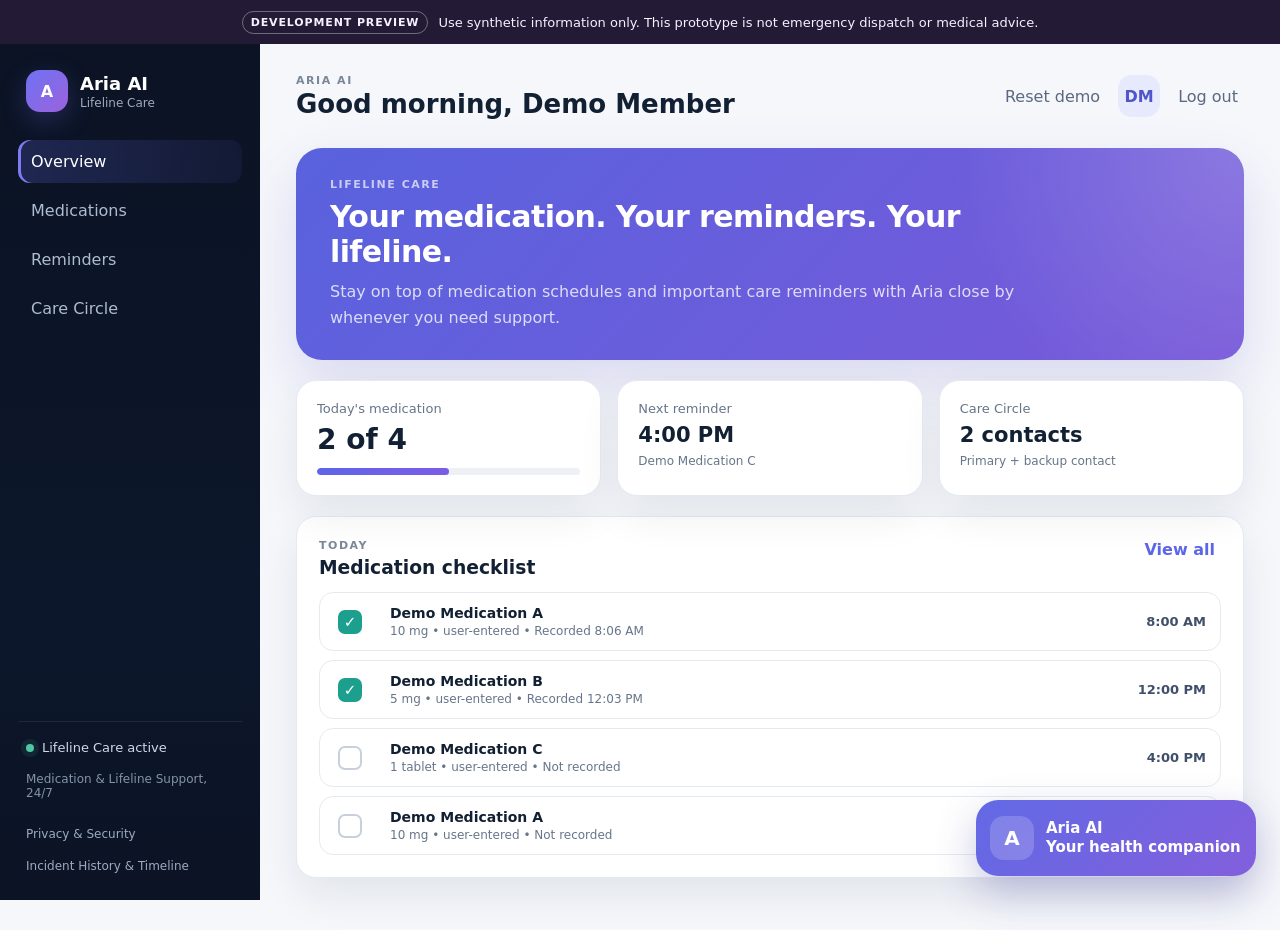
==== index.html @ fb4b6052 "Load secure logout in member portal" ====
<!doctype html>
<html lang="en">
<head>
  <meta charset="utf-8" />
  <meta name="viewport" content="width=device-width, initial-scale=1" />
  <meta name="theme-color" content="#0b1324" />
  <meta name="description" content="Aria AI — Lifeline Care demo for medication reminders and safety support." />
  <title>Aria AI — Lifeline Care</title>
  <link rel="stylesheet" href="styles.css" />
  <link rel="stylesheet" href="polish.css" />
</head>
<body>
  <div class="demo-banner" role="status">
    <strong>DEVELOPMENT PREVIEW</strong>
    <span>Use synthetic information only. This prototype is not emergency dispatch or medical advice.</span>
  </div>

  <div class="app-shell">
    <aside class="sidebar" aria-label="Primary navigation">
      <div class="brand">
        <div class="brand-mark" aria-hidden="true">A</div>
        <div>
          <div class="brand-name">Aria AI</div>
          <div class="brand-subtitle">Lifeline Care</div>
        </div>
      </div>

      <nav class="nav-list">
        <button class="nav-item active" data-page="dashboard">Overview</button>
        <button class="nav-item" data-page="medications">Medications</button>
        <button class="nav-item" data-page="reminders">Reminders</button>
        <button class="nav-item" data-page="carecircle">Care Circle</button>
      </nav>

      <div class="sidebar-footer">
        <div class="status-dot-line"><span class="dot green"></span> Lifeline Care active</div>
        <div class="small muted">Medication & Lifeline Support, 24/7</div>
        <div class="footer-links" aria-label="Trust and account history">
          <button class="footer-link" data-page="privacy">Privacy & Security</button>
          <button class="footer-link" data-page="incidents">Incident History & Timeline</button>
        </div>
      </div>
    </aside>

    <main class="main">
      <header class="topbar">
        <button class="mobile-menu" id="mobileMenu" aria-label="Open navigation">☰</button>
        <div>
          <div class="eyebrow">ARIA AI</div>
          <h1 id="pageTitle">Welcome</h1>
        </div>
        <div class="topbar-actions">
          <button class="ghost-btn" id="demoReset">Reset demo</button>
          <div class="avatar" aria-label="Demo user">DM</div>
        </div>
      </header>

      <section class="page active" id="dashboard-page">
        <div class="hero-card">
          <div>
            <div class="eyebrow light">LIFELINE CARE</div>
            <h2>Your medication. Your reminders. Your lifeline.</h2>
            <p>Stay on top of medication schedules and important care reminders with Aria close by whenever you need support.</p>
          </div>
        </div>

        <div class="metric-grid">
          <article class="metric-card">
            <div class="metric-label">Today's medication</div>
            <div class="metric-value" id="todayProgress">2 of 4</div>
            <div class="progress"><span id="todayProgressBar" style="width:50%"></span></div>
          </article>
          <article class="metric-card">
            <div class="metric-label">Next reminder</div>
            <div class="metric-value small-value" id="nextReminderTime">—</div>
            <div class="metric-foot" id="nextReminderMedication">Loading schedule…</div>
          </article>
          <article class="metric-card">
            <div class="metric-label">Care Circle</div>
            <div class="metric-value small-value" id="careCircleCount">0 contacts</div>
            <div class="metric-foot" id="careCircleSummary">Trusted support</div>
          </article>
        </div>

        <article class="panel">
          <div class="panel-head">
            <div><div class="eyebrow">TODAY</div><h3>Medication checklist</h3></div>
            <button class="text-btn" data-page="medications">View all</button>
          </div>
          <div id="dashboardMedicationList" class="dose-list"></div>
        </article>
      </section>

      <section class="page" id="medications-page">
        <div class="section-heading">
          <div><div class="eyebrow">YOUR SCHEDULE</div><h2>Medications</h2><p>You control every medication entry and confirm each scheduled dose yourself.</p></div>
          <button class="primary" id="addMedicationBtn">Add medication</button>
        </div>
        <div class="notice info"><strong>Important:</strong> Aria records what you enter and what you check off. An unchecked dose is shown as “Not recorded.”</div>
        <div id="medicationCards" class="medication-grid"></div>
      </section>

      <section class="page" id="reminders-page">
        <div class="section-heading"><div><div class="eyebrow">YOUR DAY</div><h2>Reminders</h2><p>Medication and care-related reminders in one simple timeline.</p></div></div>
        <div class="panel"><div class="timeline" id="reminderTimeline"></div></div>
      </section>

      <section class="page" id="carecircle-page">
        <div class="section-heading"><div><div class="eyebrow">TRUSTED SUPPORT</div><h2>Care Circle</h2><p>Choose who Aria may help you reach during a serious safety concern.</p></div></div>

        <div class="notice info">
          <strong>Before adding someone:</strong> only list a person who has agreed to be your emergency contact and understands that Aria may send them an automated Lifeline alert during a serious distress event. The alert is designed to be calm and limited to what they need to help.
        </div>

        <article class="panel permissions-panel">
          <h3>Emergency contact consent</h3>
          <label><input id="careContactConsent" type="checkbox" /> I confirm my emergency contact has agreed to be contacted by Aria and has been informed about Lifeline alerts.</label>
          <p class="small muted">Production setup will require this confirmation before an emergency contact can be activated. The current contacts below are synthetic demo records.</p>
        </article>

        <div class="contact-grid">
          <article class="contact-card"><div class="contact-avatar">P</div><div><strong>Primary Contact</strong><span>Demo contact • Priority 1</span></div><div class="pill success">Enabled</div></article>
          <article class="contact-card"><div class="contact-avatar">B</div><div><strong>Backup Contact</strong><span>Demo contact • Priority 2</span></div><div class="pill success">Enabled</div></article>
        </div>

        <article class="panel permissions-panel">
          <h3>Lifeline location support</h3>
          <p>If you choose to allow location access, Aria may make your current location available to your approved emergency contact during a qualifying Lifeline event. Aria does not need routine 24/7 location tracking for this feature.</p>
          <div style="display:flex;gap:8px;flex-wrap:wrap;margin:12px 0">
            <button class="primary" type="button" data-location-mode="once">Allow once</button>
            <button class="ghost-btn" type="button" data-location-mode="app">Allow while using Aria</button>
            <button class="ghost-btn" type="button" data-location-mode="never">Never</button>
          </div>
          <div class="notice info"><strong>Current preference:</strong> <span id="locationPreferenceStatus">Location sharing off</span></div>
          <p class="small muted">Your browser or device controls the actual permission prompt. No location is transmitted to another person in this prototype.</p>
        </article>

        <article class="panel permissions-panel">
          <h3>Emergency sharing preferences</h3>
          <label><input type="checkbox" checked /> Notify that I may need assistance</label>
          <label><input type="checkbox" checked /> Share my permitted Lifeline-event location when enabled</label>
          <label><input type="checkbox" /> Share medication list</label>
          <label><input type="checkbox" /> Share Lifeline conversation</label>
          <p class="small muted">Medication lists and Lifeline conversations are not included in the standard emergency-contact alert.</p>
        </article>

        <article class="panel">
          <div class="eyebrow">LIFELINE RESPONSE FLOW</div>
          <h3>How the 2-minute contact window works</h3>
          <p>When the active Aria conversation reaches the configured serious distress threshold, the member is given two minutes to press <strong>Call Emergency Contact</strong>. If the member does not press it before the timer expires, the prototype prepares an alert for the approved emergency contact and includes location only when permission was previously granted.</p>
          <p>The emergency contact is then presented with calmer choices first: <strong>Send Check-In</strong>, <strong>View Location</strong>, and <strong>Call Member</strong>. No real message, call, or location sharing occurs in this prototype.</p>
        </article>
      </section>

      <section class="page" id="incidents-page">
        <div class="section-heading"><div><div class="eyebrow">ACCOUNT HISTORY</div><h2>Incident History & Timeline</h2><p>Safety events are preserved with timestamps in the production design.</p></div></div>
        <article class="panel"><div class="empty-state" id="incidentEmpty"><div class="empty-icon">✓</div><h3>No demo incidents</h3><p>Any synthetic Lifeline escalation created in this demo will appear here.</p></div><div id="incidentList"></div></article>
      </section>

      <section class="page" id="privacy-page">
        <div class="section-heading"><div><div class="eyebrow">TRUST CENTER</div><h2>Privacy & Security</h2><p>Aria is being designed around strong healthcare privacy, access-control, encryption, and auditing principles.</p></div></div>
        <div class="security-grid">
          <article class="security-card"><div class="security-icon">🔐</div><h3>Encryption</h3><p>Production data is intended to be protected in transit and at rest.</p></article>
          <article class="security-card"><div class="security-icon">👤</div><h3>Access control</h3><p>Staff access is separated by role and limited to what each role needs.</p></article>
          <article class="security-card"><div class="security-icon">🧾</div><h3>Audit history</h3><p>Protected-data access and disclosures are intended to be attributable and reviewable.</p></article>
          <article class="security-card"><div class="security-icon">🤝</div><h3>Care Circle privacy</h3><p>Your trusted contacts do not automatically receive your full conversation history.</p></article>
        </div>
      </section>
    </main>
  </div>

  <button class="aria-chat-launcher" id="ariaChatLauncher" aria-label="Open Aria AI, your health companion">A</button>
  <section class="aria-bubble-panel" id="ariaBubblePanel" aria-label="Aria chat" hidden>
    <div class="aria-bubble-head">
      <div class="aria-bubble-avatar">A</div>
      <div class="aria-bubble-title"><strong>Aria</strong><span>Your health companion</span></div>
      <button class="aria-chat-close" id="ariaChatClose" aria-label="Close chat">×</button>
    </div>
    <div class="aria-bubble-log" id="ariaBubbleLog" aria-live="polite"></div>
    <div class="aria-bubble-input">
      <input id="ariaBubbleInput" autocomplete="off" placeholder="Message Aria..." aria-label="Message Aria" />
      <button id="ariaBubbleSend">Send</button>
    </div>
    <div class="aria-bubble-note">Aria can support you, but it does not replace emergency services or a medical professional.</div>
  </section>

  <div class="modal-backdrop hidden" id="modalBackdrop">
    <div class="modal" role="dialog" aria-modal="true" aria-labelledby="modalTitle">
      <button class="modal-close" id="modalClose" aria-label="Close">×</button>
      <div id="modalBody"></div>
    </div>
  </div>

  <script src="portal-logout.js"></script>
  <script src="app.js"></script>
  <script src="lifeline-flow.js"></script>
</body>
</html>
---- styles.css ----
:root {
  --bg: #f5f7fb;
  --surface: #ffffff;
  --surface-2: #f8fafc;
  --text: #122033;
  --muted: #66758a;
  --line: #e5eaf1;
  --nav: #0b1324;
  --nav-2: #111c33;
  --accent: #5d65e8;
  --accent-2: #7c5ce7;
  --teal: #1d9f8d;
  --danger: #c63f4f;
  --danger-bg: #fff0f2;
  --warning: #b06a0c;
  --shadow: 0 18px 40px rgba(17, 31, 56, .08);
  --radius: 20px;
}
* { box-sizing: border-box; }
html { scroll-behavior: smooth; }
body { margin: 0; font-family: Inter, ui-sans-serif, system-ui, -apple-system, BlinkMacSystemFont, "Segoe UI", sans-serif; color: var(--text); background: var(--bg); }
button, input { font: inherit; }
button { cursor: pointer; }
.demo-banner { min-height: 44px; display:flex; align-items:center; justify-content:center; gap:10px; padding:8px 18px; background:#231b36; color:#f5f1ff; font-size:13px; text-align:center; position:sticky; top:0; z-index:100; }
.demo-banner strong { letter-spacing:.08em; font-size:11px; border:1px solid rgba(255,255,255,.35); border-radius:999px; padding:4px 8px; }
.app-shell { min-height: calc(100vh - 44px); display:grid; grid-template-columns:260px 1fr; }
.sidebar { background:linear-gradient(180deg,var(--nav),#0d172b 70%,#0b1324); color:#dbe3f4; padding:26px 18px 20px; display:flex; flex-direction:column; min-height:calc(100vh - 44px); position:sticky; top:44px; height:calc(100vh - 44px); }
.brand { display:flex; align-items:center; gap:12px; padding:0 8px 28px; }
.brand-mark, .aria-orb { width:42px; height:42px; border-radius:14px; display:grid; place-items:center; color:#fff; font-weight:800; background:linear-gradient(135deg,#6f72f3,#9b62dd); box-shadow:0 8px 26px rgba(112,107,236,.25); }
.brand-name { font-size:18px; font-weight:760; color:white; }
.brand-subtitle { font-size:12px; color:#9eabc0; margin-top:2px; }
.nav-list { display:flex; flex-direction:column; gap:6px; }
.nav-item { appearance:none; border:0; background:transparent; color:#aebbd0; text-align:left; padding:12px 13px; border-radius:12px; transition:.18s ease; }
.nav-item:hover { background:rgba(255,255,255,.055); color:#fff; }
.nav-item.active { color:#fff; background:linear-gradient(90deg,rgba(104,109,240,.22),rgba(105,98,224,.08)); box-shadow:inset 3px 0 #7f7cf3; }
.sidebar-footer { margin-top:auto; border-top:1px solid rgba(255,255,255,.08); padding:18px 8px 0; }
.status-dot-line { display:flex; align-items:center; gap:8px; font-size:13px; color:#cfd8e7; }
.dot { width:8px; height:8px; border-radius:50%; display:inline-block; }
.dot.green { background:#4fc7a3; box-shadow:0 0 0 5px rgba(79,199,163,.09); }
.small { font-size:12px; }
.muted { color:#8493a9; margin-top:7px; }
.main { padding:0 36px 52px; min-width:0; }
.topbar { height:104px; display:flex; align-items:center; justify-content:space-between; gap:18px; }
.topbar h1 { font-size:26px; margin:2px 0 0; }
.eyebrow { font-size:11px; letter-spacing:.14em; font-weight:800; color:#7a8797; }
.eyebrow.light { color:rgba(255,255,255,.68); }
.topbar-actions { display:flex; align-items:center; gap:12px; }
.avatar { width:42px; height:42px; border-radius:14px; display:grid; place-items:center; background:#e7e9fd; color:#4f56c9; font-weight:800; }
.mobile-menu { display:none; border:0; background:#fff; border-radius:12px; padding:10px 12px; }
.ghost-btn,.text-btn { border:0; background:transparent; color:#5b6880; }
.text-btn { color:var(--accent); font-weight:650; }
.page { display:none; animation:fade .18s ease; }
.page.active { display:block; }
@keyframes fade { from { opacity:0; transform:translateY(4px);} to {opacity:1; transform:none;} }
.hero-card { background:radial-gradient(circle at top right, rgba(255,255,255,.18), transparent 30%), linear-gradient(135deg,#5962de,#7859d9); color:#fff; border-radius:26px; padding:30px 34px; display:flex; align-items:center; justify-content:space-between; gap:24px; box-shadow:0 24px 55px rgba(86,81,191,.18); }
.hero-card h2 { font-size:30px; max-width:720px; margin:8px 0 10px; letter-spacing:-.02em; }
.hero-card p { max-width:700px; margin:0; color:rgba(255,255,255,.78); line-height:1.6; }
.primary,.outline,.danger,.light-primary { border:0; border-radius:12px; padding:11px 16px; font-weight:720; transition:.16s ease; }
.primary { background:var(--accent); color:#fff; box-shadow:0 7px 16px rgba(93,101,232,.16); }
.primary:hover { transform:translateY(-1px); }
.light-primary { background:#fff; color:#4c52c7; white-space:nowrap; }
.outline { background:#fff; color:#48556b; border:1px solid var(--line); }
.danger { background:var(--danger); color:#fff; }
.full { width:100%; }
.metric-grid { display:grid; grid-template-columns:repeat(3,1fr); gap:16px; margin:20px 0; }
.metric-card,.panel,.chat-card,.safety-card,.contact-card,.security-card,.med-card { background:var(--surface); border:1px solid var(--line); border-radius:var(--radius); box-shadow:var(--shadow); }
.metric-card { padding:20px; }
.metric-label { color:var(--muted); font-size:13px; }
.metric-value { font-size:28px; font-weight:800; margin:7px 0; }
.small-value { font-size:21px; }
.metric-foot { color:var(--muted); font-size:12px; }
.progress { height:7px; background:#eef0f6; border-radius:99px; overflow:hidden; margin-top:12px; }
.progress span { display:block; height:100%; background:linear-gradient(90deg,var(--accent),var(--accent-2)); border-radius:99px; }
.two-col { display:grid; grid-template-columns:minmax(0,1.45fr) minmax(300px,.75fr); gap:20px; }
.panel { padding:22px; }
.panel-head,.section-heading { display:flex; justify-content:space-between; align-items:flex-start; gap:22px; }
.panel-head h3,.section-heading h2 { margin:5px 0 0; }
.section-heading { margin:8px 0 20px; align-items:end; }
.section-heading h2 { font-size:28px; }
.section-heading p { margin:8px 0 0; color:var(--muted); max-width:760px; line-height:1.55; }
.dose-list { margin-top:14px; display:flex; flex-direction:column; gap:9px; }
.dose-row { display:grid; grid-template-columns:44px 1fr auto; align-items:center; gap:12px; border:1px solid var(--line); border-radius:14px; padding:12px 14px; background:#fff; }
.dose-check { appearance:none; width:24px; height:24px; border:2px solid #c8d0de; border-radius:7px; display:grid; place-items:center; }
.dose-check:checked { background:var(--teal); border-color:var(--teal); }
.dose-check:checked::after { content:'✓'; color:white; font-size:15px; font-weight:800; }
.dose-row strong { display:block; font-size:14px; }
.dose-row span { color:var(--muted); font-size:12px; margin-top:3px; display:block; }
.dose-time { color:#40506a; font-weight:700; font-size:13px; }
.lifeline-status-panel { background:linear-gradient(180deg,#fff,#fafaff); }
.status-badge,.risk-badge,.pill { display:inline-flex; align-items:center; gap:7px; width:max-content; border-radius:999px; padding:7px 10px; font-size:11px; font-weight:800; letter-spacing:.04em; }
.status-badge { background:#eaf8f4; color:#18806f; }
.lifeline-status-panel h3 { font-size:25px; margin:18px 0 8px; }
.lifeline-status-panel p { color:var(--muted); line-height:1.6; }
.safety-flow { display:flex; flex-direction:column; gap:10px; margin:18px 0 20px; }
.safety-flow div { display:flex; align-items:center; gap:10px; font-size:13px; }
.safety-flow span { width:26px; height:26px; border-radius:9px; display:grid; place-items:center; background:#eeefff; color:#5d65d5; font-weight:800; }
.notice { border-radius:14px; padding:14px 16px; margin-bottom:18px; font-size:13px; line-height:1.5; }
.notice.info { background:#eef3ff; border:1px solid #dbe5ff; color:#435270; }
.medication-grid { display:grid; grid-template-columns:repeat(2,minmax(0,1fr)); gap:16px; }
.med-card { padding:20px; }
.med-card-top { display:flex; justify-content:space-between; align-items:flex-start; gap:10px; }
.med-icon { width:40px; height:40px; border-radius:13px; display:grid; place-items:center; background:#eeeefe; color:#5a61d7; font-size:19px; }
.med-card h3 { margin:14px 0 4px; }
.med-meta { color:var(--muted); font-size:13px; line-height:1.6; }
.med-doses { margin-top:16px; border-top:1px solid var(--line); padding-top:12px; }
.med-dose-row { display:flex; align-items:center; justify-content:space-between; gap:10px; padding:8px 0; }
.med-dose-row label { display:flex; align-items:center; gap:10px; font-size:13px; }
.pill { background:#f1f3f7; color:#6e7a8c; }
.pill.success { background:#e9f7f3; color:#187e6d; }
.timeline { display:flex; flex-direction:column; }
.timeline-row { display:grid; grid-template-columns:90px 1fr auto; gap:18px; align-items:center; padding:18px 4px; border-bottom:1px solid var(--line); }
.timeline-row:last-child { border-bottom:0; }
.timeline-row strong,.timeline-row span { display:block; }
.timeline-row span { color:var(--muted); font-size:12px; margin-top:3px; }
.timeline-time { font-size:13px; font-weight:750; color:#56647b; }
.lifeline-layout { display:grid; grid-template-columns:minmax(0,1.55fr) minmax(290px,.65fr); gap:18px; align-items:start; }
.chat-card { overflow:hidden; }
.chat-head { padding:16px 18px; border-bottom:1px solid var(--line); display:grid; grid-template-columns:42px 1fr auto; gap:10px; align-items:center; }
.chat-head strong,.chat-head span { display:block; }
.chat-head span { color:var(--muted); font-size:12px; margin-top:2px; }
.online { display:flex; align-items:center; gap:7px; color:#438675; font-size:12px; }
.chat-log { height:410px; overflow:auto; padding:22px; display:flex; flex-direction:column; gap:12px; background:linear-gradient(180deg,#fbfcfe,#f7f9fc); }
.message { max-width:78%; padding:11px 13px; border-radius:15px; line-height:1.5; font-size:13px; }
.message.aria { background:#fff; border:1px solid var(--line); border-bottom-left-radius:5px; align-self:flex-start; }
.message.user { background:#6269e5; color:#fff; align-self:flex-end; border-bottom-right-radius:5px; }
.message .msg-time { display:block; font-size:10px; margin-top:6px; opacity:.58; }
.chat-input-wrap { padding:14px; display:grid; grid-template-columns:1fr auto; gap:10px; border-top:1px solid var(--line); }
.chat-input-wrap input { border:1px solid #dfe5ed; border-radius:12px; padding:12px 13px; outline:none; }
.chat-input-wrap input:focus { border-color:#9ca2ee; box-shadow:0 0 0 3px rgba(93,101,232,.08); }
.chat-disclaimer { padding:0 16px 14px; font-size:10px; color:#8793a3; }
.safety-card { padding:22px; position:sticky; top:66px; }
.safety-card h3 { margin:10px 0 6px; }
.safety-card p { color:var(--muted); line-height:1.55; font-size:13px; }
.risk-meter { margin:20px 0; display:flex; flex-direction:column; gap:13px; }
.risk-step { display:flex; align-items:center; gap:9px; color:#8b96a5; font-size:12px; font-weight:650; }
.risk-step span { width:11px; height:11px; border-radius:50%; background:#d8dfe9; }
.risk-step.active { color:var(--text); }
.risk-step.active span { background:var(--accent); box-shadow:0 0 0 5px rgba(93,101,232,.09); }
.risk-badge.normal { background:#e9f7f3; color:#17816f; }
.risk-badge.concern { background:#fff5df; color:#9b6414; }
.risk-badge.high { background:#fff0e6; color:#a34a17; }
.risk-badge.critical { background:#ffe9ed; color:#af2d3d; }
.escalation-actions { display:flex; flex-direction:column; gap:9px; }
.hidden { display:none !important; }
.contact-grid { display:grid; grid-template-columns:repeat(2,1fr); gap:16px; }
.contact-card { padding:18px; display:grid; grid-template-columns:44px 1fr auto; gap:12px; align-items:center; }
.contact-avatar { width:44px; height:44px; border-radius:14px; display:grid; place-items:center; background:#eef0fe; color:#5c63d7; font-weight:800; }
.contact-card strong,.contact-card span { display:block; }
.contact-card span { color:var(--muted); font-size:12px; margin-top:4px; }
.permissions-panel { margin-top:18px; display:flex; flex-direction:column; gap:13px; }
.permissions-panel h3 { margin-top:0; }
.permissions-panel label { font-size:13px; display:flex; gap:10px; align-items:center; }
.security-grid { display:grid; grid-template-columns:repeat(3,minmax(0,1fr)); gap:15px; }
.security-card { padding:20px; }
.security-icon { font-size:23px; }
.security-card h3 { margin:12px 0 6px; font-size:16px; }
.security-card p { color:var(--muted); font-size:13px; line-height:1.55; margin:0; }
.empty-state { text-align:center; padding:36px 16px; }
.empty-icon { width:54px; height:54px; border-radius:18px; background:#e9f7f3; color:#1b8a75; display:grid; place-items:center; margin:0 auto 14px; font-size:24px; }
.empty-state h3 { margin:0; }
.empty-state p { color:var(--muted); font-size:13px; }
.incident-row { padding:16px 0; border-bottom:1px solid var(--line); display:grid; grid-template-columns:1fr auto; gap:16px; }
.incident-row:last-child { border-bottom:0; }
.incident-row strong { display:block; }
.incident-row span { color:var(--muted); font-size:12px; display:block; margin-top:4px; }
.modal-backdrop { position:fixed; inset:0; background:rgba(8,16,30,.55); display:grid; place-items:center; z-index:200; padding:20px; }
.modal { width:min(520px,100%); background:#fff; border-radius:22px; padding:24px; box-shadow:0 28px 80px rgba(0,0,0,.25); position:relative; }
.modal-close { position:absolute; top:12px; right:12px; width:34px; height:34px; border:0; border-radius:11px; background:#f1f3f7; font-size:20px; color:#657287; }
.modal h2 { margin-top:2px; }
.modal p { color:var(--muted); line-height:1.6; }
.modal-actions { display:flex; gap:10px; margin-top:18px; }
.form-grid { display:grid; gap:12px; }
.form-grid label { display:grid; gap:6px; color:#536176; font-size:12px; font-weight:650; }
.form-grid input { width:100%; border:1px solid var(--line); border-radius:11px; padding:11px 12px; }
@media (max-width: 1000px) {
  .app-shell { grid-template-columns:220px 1fr; }
  .main { padding:0 22px 40px; }
  .metric-grid,.security-grid { grid-template-columns:repeat(2,1fr); }
  .two-col,.lifeline-layout { grid-template-columns:1fr; }
  .safety-card { position:static; }
}
@media (max-width: 760px) {
  .demo-banner { align-items:flex-start; flex-direction:column; gap:4px; }
  .app-shell { display:block; }
  .sidebar { position:fixed; left:-280px; top:60px; width:260px; z-index:150; transition:.2s ease; }
  .sidebar.open { left:0; }
  .main { padding:0 14px 28px; }
  .mobile-menu { display:block; }
  .topbar { height:88px; }
  .topbar .eyebrow { display:none; }
  .topbar h1 { font-size:21px; }
  .ghost-btn { display:none; }
  .hero-card,.section-heading { flex-direction:column; align-items:flex-start; }
  .hero-card { padding:24px; }
  .hero-card h2 { font-size:25px; }
  .metric-grid,.medication-grid,.contact-grid,.security-grid { grid-template-columns:1fr; }
  .timeline-row { grid-template-columns:76px 1fr; }
  .timeline-row .pill { grid-column:2; }
  .chat-log { height:360px; }
}
---- polish.css ----
/* Aria AI v0.1 professional polish */
.nav-item[data-page="lifeline"],
.nav-item[data-page="incidents"],
.nav-item[data-page="privacy"] { display:none !important; }

.safety-card { display:none !important; }
.lifeline-layout { grid-template-columns:1fr !important; }

.sidebar-footer { display:flex; flex-direction:column; gap:10px; }
.sidebar-footer .footer-links { display:flex; flex-direction:column; gap:4px; margin-top:10px; }
.sidebar-footer .footer-link { border:0; background:transparent; color:#9eabc0; text-align:left; padding:7px 0; font-size:12px; cursor:pointer; }
.sidebar-footer .footer-link:hover { color:#fff; }

.aria-chat-launcher {
  position:fixed;
  right:24px;
  bottom:24px;
  width:280px;
  min-height:76px;
  padding:12px 20px 12px 70px;
  border-radius:22px;
  border:0;
  color:#fff;
  background:linear-gradient(135deg,#6269e5,#835fdc);
  box-shadow:0 16px 40px rgba(68,70,160,.30);
  z-index:220;
  cursor:pointer;
  font-size:0;
  text-align:left;
  overflow:visible;
  transition:transform .18s ease, box-shadow .18s ease;
}
.aria-chat-launcher::before {
  content:"A";
  position:absolute;
  left:14px;
  top:50%;
  transform:translateY(-50%);
  width:44px;
  height:44px;
  border-radius:14px;
  display:grid;
  place-items:center;
  background:rgba(255,255,255,.18);
  color:#fff;
  font-size:20px;
  font-weight:800;
}
.aria-chat-launcher::after {
  content:"Aria AI\A Your health companion";
  white-space:pre;
  display:block;
  width:100%;
  color:#fff;
  font-size:15px;
  line-height:1.3;
  font-weight:800;
  overflow:visible;
}
.aria-chat-launcher:hover {
  transform:translateY(-2px);
  box-shadow:0 20px 46px rgba(68,70,160,.34);
}
.aria-chat-launcher:focus-visible {
  outline:3px solid rgba(98,105,229,.34);
  outline-offset:4px;
}

.aria-bubble-panel {
  position:fixed; right:24px; bottom:114px; width:min(430px,calc(100vw - 28px)); height:600px;
  background:#fff; border:1px solid #e3e8f0; border-radius:22px; overflow:hidden;
  box-shadow:0 25px 70px rgba(17,31,56,.22); z-index:219;
  display:flex; flex-direction:column;
}
.aria-bubble-panel[hidden] { display:none; }
.aria-bubble-head { padding:17px 18px; display:grid; grid-template-columns:44px 1fr auto; gap:11px; align-items:center; border-bottom:1px solid #e8edf3; }
.aria-bubble-avatar { width:44px; height:44px; border-radius:14px; display:grid; place-items:center; background:linear-gradient(135deg,#6269e5,#835fdc); color:#fff; font-weight:800; }
.aria-bubble-title strong,.aria-bubble-title span { display:block; }
.aria-bubble-title strong { font-size:16px; }
.aria-bubble-title strong::after { content:" AI"; }
.aria-bubble-title span { color:#7a8797; font-size:12px; margin-top:2px; }
.aria-chat-close { border:0; background:transparent; color:#738095; font-size:22px; padding:6px; cursor:pointer; }
.aria-bubble-log { flex:1; overflow:auto; padding:19px; background:#f8fafc; display:flex; flex-direction:column; gap:11px; }
.aria-bubble-msg { max-width:84%; padding:11px 13px; border-radius:14px; line-height:1.5; font-size:14px; }
.aria-bubble-msg.aria { align-self:flex-start; background:#fff; border:1px solid #e5eaf1; border-bottom-left-radius:5px; }
.aria-bubble-msg.user { align-self:flex-end; color:#fff; background:#6269e5; border-bottom-right-radius:5px; }
.aria-bubble-time { display:block; font-size:9px; margin-top:5px; opacity:.58; }
.aria-bubble-actions { display:flex; flex-direction:column; gap:7px; margin-top:3px; }
.aria-bubble-actions button { border-radius:11px; padding:10px 12px; font-weight:700; cursor:pointer; }
.aria-bubble-actions .contact { border:1px solid #dfe5ed; background:#fff; color:#48556b; }
.aria-bubble-actions .emergency { border:0; background:#c63f4f; color:#fff; }
.aria-bubble-input { display:grid; grid-template-columns:1fr auto; gap:8px; padding:13px; border-top:1px solid #e8edf3; background:#fff; }
.aria-bubble-input input { min-width:0; border:1px solid #dfe5ed; border-radius:11px; padding:11px 12px; outline:none; font-size:14px; }
.aria-bubble-input input:focus { border-color:#9ca2ee; box-shadow:0 0 0 3px rgba(93,101,232,.08); }
.aria-bubble-input button { border:0; border-radius:11px; padding:11px 14px; background:#6269e5; color:#fff; font-weight:700; cursor:pointer; }
.aria-bubble-note { padding:0 13px 12px; font-size:9px; color:#8995a5; background:#fff; }

@media(max-width:700px){
  .aria-chat-launcher { right:16px; bottom:16px; width:250px; min-height:72px; padding:10px 18px 10px 66px; }
  .aria-chat-launcher::before { left:12px; width:42px; height:42px; }
  .aria-chat-launcher::after { font-size:14px; line-height:1.3; }
  .aria-bubble-panel { right:14px; bottom:102px; height:min(590px,calc(100vh - 124px)); }
}
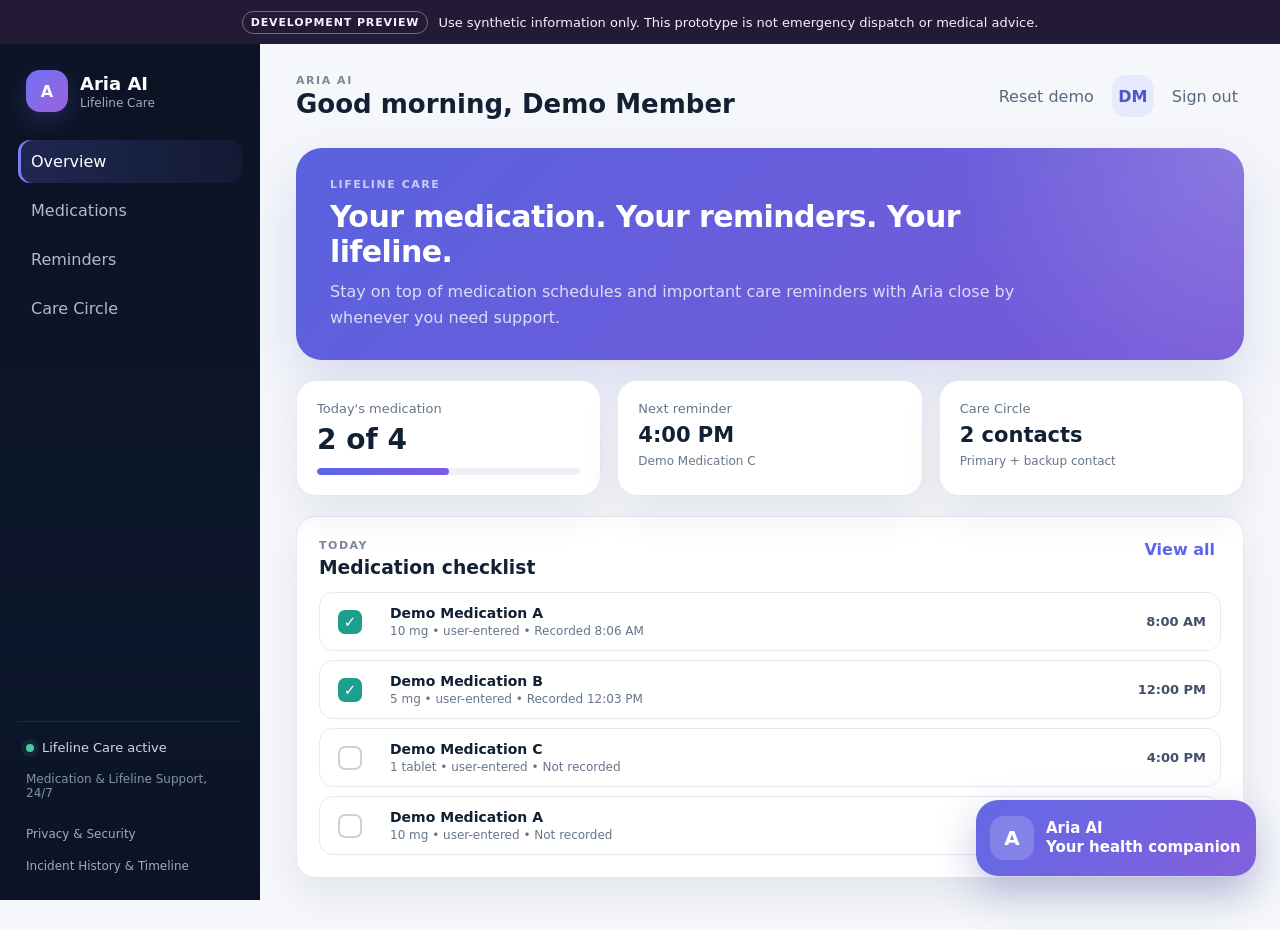
==== commit 71ada5f0: "Load member trial experience" ====
--- a/index.html
+++ b/index.html
@@ -194,5 +194,6 @@
   <script src="portal-logout.js"></script>
   <script src="app.js"></script>
   <script src="lifeline-flow.js"></script>
+  <script src="member-trial.js?v=20260824-1"></script>
 </body>
 </html>
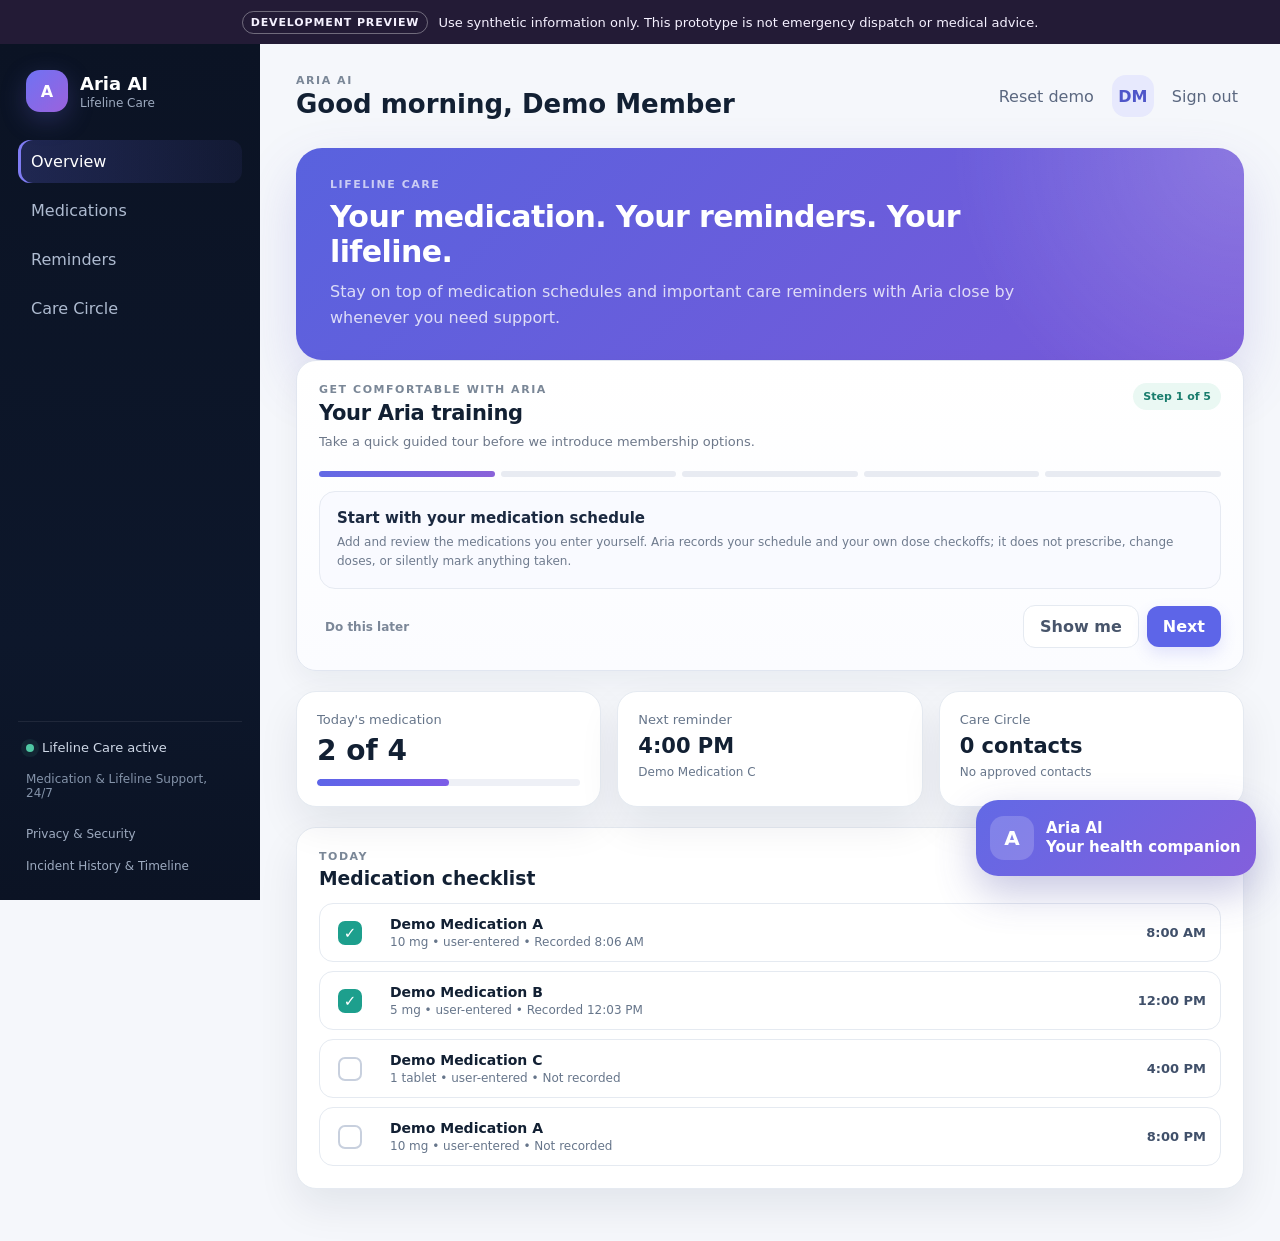
==== commit 17cf3449: "Load live medication adapter directly on member dashboard" ====
--- a/index.html
+++ b/index.html
@@ -193,6 +193,7 @@
 
   <script src="portal-logout.js"></script>
   <script src="app.js"></script>
+  <script src="member-medications-live.js?v=20260826-3"></script>
   <script src="lifeline-flow.js"></script>
   <script src="member-trial.js?v=20260824-1"></script>
 </body>
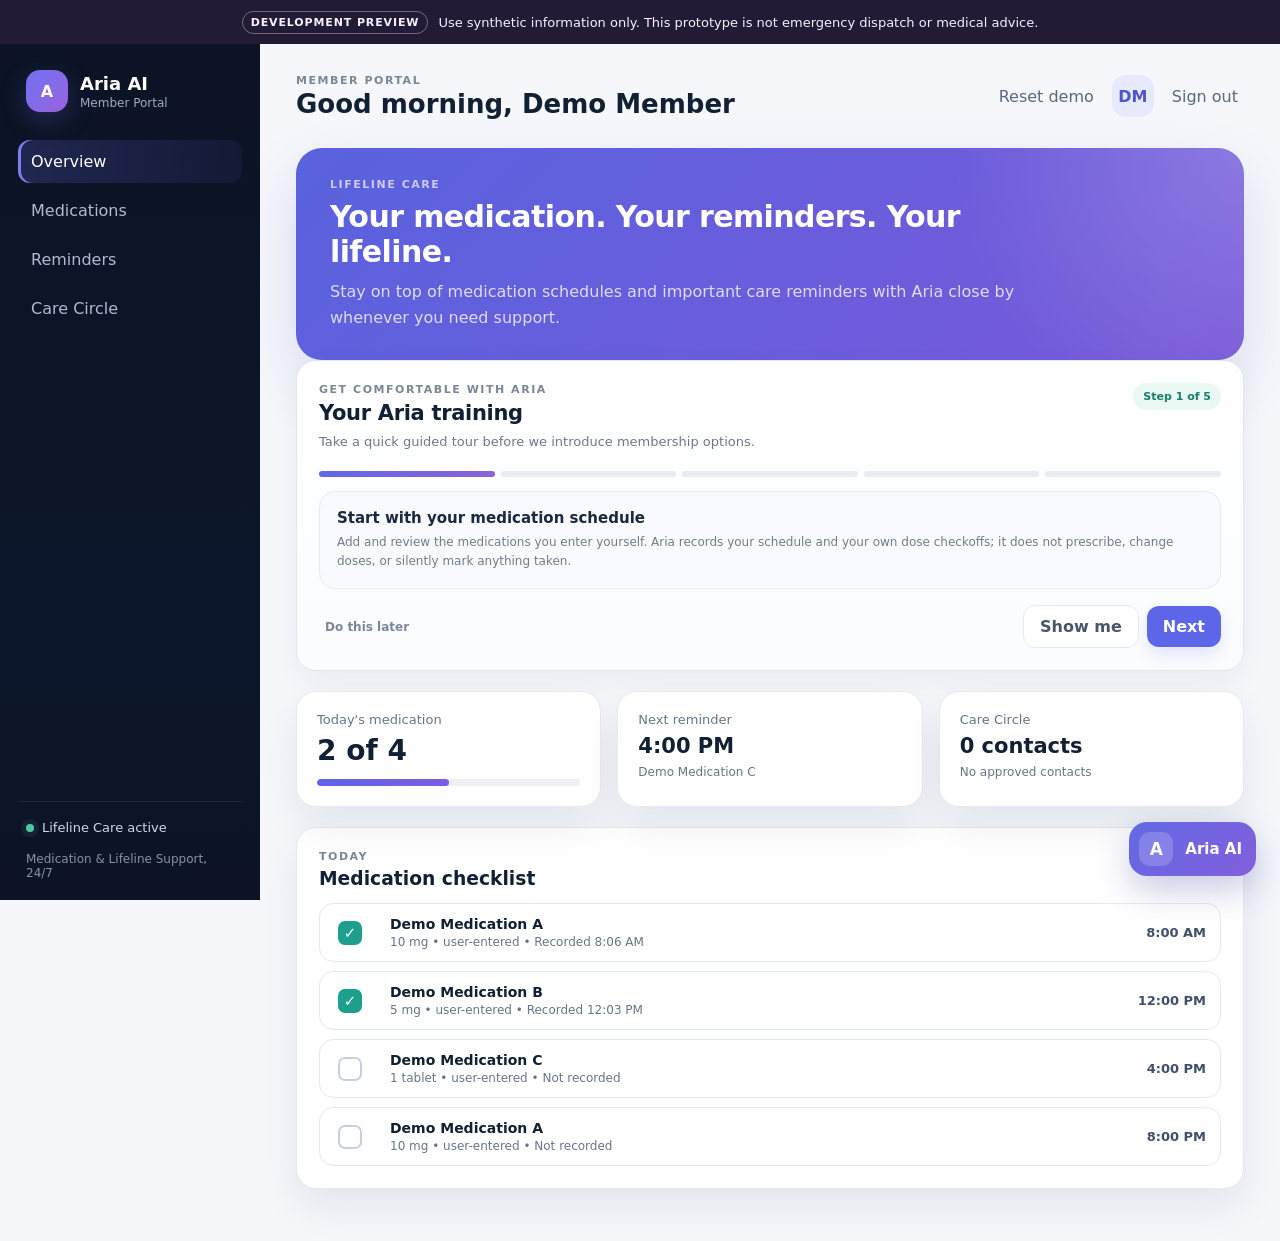
==== commit 6af6e1ca: "Align member portal navigation with staff workspace" ====
--- a/index.html
+++ b/index.html
@@ -21,7 +21,7 @@
         <div class="brand-mark" aria-hidden="true">A</div>
         <div>
           <div class="brand-name">Aria AI</div>
-          <div class="brand-subtitle">Lifeline Care</div>
+          <div class="brand-subtitle">Member Portal</div>
         </div>
       </div>
 
@@ -30,15 +30,13 @@
         <button class="nav-item" data-page="medications">Medications</button>
         <button class="nav-item" data-page="reminders">Reminders</button>
         <button class="nav-item" data-page="carecircle">Care Circle</button>
+        <button class="nav-item" data-page="privacy">Privacy & Security</button>
+        <button class="nav-item" data-page="incidents">Incident History</button>
       </nav>
 
-      <div class="sidebar-footer">
+      <div class="sidebar-footer member-status-footer">
         <div class="status-dot-line"><span class="dot green"></span> Lifeline Care active</div>
         <div class="small muted">Medication & Lifeline Support, 24/7</div>
-        <div class="footer-links" aria-label="Trust and account history">
-          <button class="footer-link" data-page="privacy">Privacy & Security</button>
-          <button class="footer-link" data-page="incidents">Incident History & Timeline</button>
-        </div>
       </div>
     </aside>
 
@@ -46,7 +44,7 @@
       <header class="topbar">
         <button class="mobile-menu" id="mobileMenu" aria-label="Open navigation">☰</button>
         <div>
-          <div class="eyebrow">ARIA AI</div>
+          <div class="eyebrow">MEMBER PORTAL</div>
           <h1 id="pageTitle">Welcome</h1>
         </div>
         <div class="topbar-actions">
@@ -158,7 +156,7 @@
       </section>
 
       <section class="page" id="privacy-page">
-        <div class="section-heading"><div><div class="eyebrow">TRUST CENTER</div><h2>Privacy & Security</h2><p>Aria is being designed around strong healthcare privacy, access-control, encryption, and auditing principles.</p></div></div>
+        <div class="section-heading"><div><div class="eyebrow">TRUST CENTER</div><h2>Privacy & Security</h2><p>Aria is being designed around strong privacy, access-control, encryption, and auditing principles.</p></div></div>
         <div class="security-grid">
           <article class="security-card"><div class="security-icon">🔐</div><h3>Encryption</h3><p>Production data is intended to be protected in transit and at rest.</p></article>
           <article class="security-card"><div class="security-icon">👤</div><h3>Access control</h3><p>Staff access is separated by role and limited to what each role needs.</p></article>
@@ -169,11 +167,11 @@
     </main>
   </div>
 
-  <button class="aria-chat-launcher" id="ariaChatLauncher" aria-label="Open Aria AI, your health companion">A</button>
+  <button class="aria-chat-launcher" id="ariaChatLauncher" aria-label="Open Aria AI">A</button>
   <section class="aria-bubble-panel" id="ariaBubblePanel" aria-label="Aria chat" hidden>
     <div class="aria-bubble-head">
       <div class="aria-bubble-avatar">A</div>
-      <div class="aria-bubble-title"><strong>Aria</strong><span>Your health companion</span></div>
+      <div class="aria-bubble-title"><strong>Aria AI</strong><span>Here when you need support</span></div>
       <button class="aria-chat-close" id="ariaChatClose" aria-label="Close chat">×</button>
     </div>
     <div class="aria-bubble-log" id="ariaBubbleLog" aria-live="polite"></div>
@@ -181,7 +179,7 @@
       <input id="ariaBubbleInput" autocomplete="off" placeholder="Message Aria..." aria-label="Message Aria" />
       <button id="ariaBubbleSend">Send</button>
     </div>
-    <div class="aria-bubble-note">Aria can support you, but it does not replace emergency services or a medical professional.</div>
+    <div class="aria-bubble-note">Aria can support you, but it does not replace emergency services or professional medical care.</div>
   </section>
 
   <div class="modal-backdrop hidden" id="modalBackdrop">
@@ -193,8 +191,8 @@
 
   <script src="portal-logout.js"></script>
   <script src="app.js"></script>
-  <script src="member-medications-live.js?v=20260826-3"></script>
+  <script src="member-medications-live.js?v=20260826-4"></script>
   <script src="lifeline-flow.js"></script>
   <script src="member-trial.js?v=20260824-1"></script>
 </body>
-</html>
+</html>
--- a/polish.css
+++ b/polish.css
@@ -15,51 +15,53 @@
   position:fixed;
   right:24px;
   bottom:24px;
-  width:280px;
-  min-height:76px;
-  padding:12px 20px 12px 70px;
-  border-radius:22px;
+  width:max-content;
+  max-width:calc(100vw - 48px);
+  min-width:0;
+  min-height:54px;
+  padding:9px 14px 9px 56px;
+  border-radius:18px;
   border:0;
   color:#fff;
   background:linear-gradient(135deg,#6269e5,#835fdc);
-  box-shadow:0 16px 40px rgba(68,70,160,.30);
+  box-shadow:0 14px 34px rgba(68,70,160,.28);
   z-index:220;
   cursor:pointer;
   font-size:0;
   text-align:left;
+  white-space:nowrap;
   overflow:visible;
   transition:transform .18s ease, box-shadow .18s ease;
 }
 .aria-chat-launcher::before {
   content:"A";
   position:absolute;
-  left:14px;
+  left:10px;
   top:50%;
   transform:translateY(-50%);
-  width:44px;
-  height:44px;
-  border-radius:14px;
+  width:34px;
+  height:34px;
+  border-radius:11px;
   display:grid;
   place-items:center;
   background:rgba(255,255,255,.18);
   color:#fff;
-  font-size:20px;
+  font-size:17px;
   font-weight:800;
 }
 .aria-chat-launcher::after {
-  content:"Aria AI\A Your health companion";
-  white-space:pre;
+  content:"Aria AI";
   display:block;
-  width:100%;
   color:#fff;
   font-size:15px;
-  line-height:1.3;
+  line-height:1;
   font-weight:800;
-  overflow:visible;
+  letter-spacing:0;
+  white-space:nowrap;
 }
 .aria-chat-launcher:hover {
   transform:translateY(-2px);
-  box-shadow:0 20px 46px rgba(68,70,160,.34);
+  box-shadow:0 18px 40px rgba(68,70,160,.32);
 }
 .aria-chat-launcher:focus-visible {
   outline:3px solid rgba(98,105,229,.34);
@@ -67,7 +69,7 @@
 }
 
 .aria-bubble-panel {
-  position:fixed; right:24px; bottom:114px; width:min(430px,calc(100vw - 28px)); height:600px;
+  position:fixed; right:24px; bottom:92px; width:min(430px,calc(100vw - 28px)); height:600px;
   background:#fff; border:1px solid #e3e8f0; border-radius:22px; overflow:hidden;
   box-shadow:0 25px 70px rgba(17,31,56,.22); z-index:219;
   display:flex; flex-direction:column;
@@ -77,7 +79,6 @@
 .aria-bubble-avatar { width:44px; height:44px; border-radius:14px; display:grid; place-items:center; background:linear-gradient(135deg,#6269e5,#835fdc); color:#fff; font-weight:800; }
 .aria-bubble-title strong,.aria-bubble-title span { display:block; }
 .aria-bubble-title strong { font-size:16px; }
-.aria-bubble-title strong::after { content:" AI"; }
 .aria-bubble-title span { color:#7a8797; font-size:12px; margin-top:2px; }
 .aria-chat-close { border:0; background:transparent; color:#738095; font-size:22px; padding:6px; cursor:pointer; }
 .aria-bubble-log { flex:1; overflow:auto; padding:19px; background:#f8fafc; display:flex; flex-direction:column; gap:11px; }
@@ -96,8 +97,16 @@
 .aria-bubble-note { padding:0 13px 12px; font-size:9px; color:#8995a5; background:#fff; }
 
 @media(max-width:700px){
-  .aria-chat-launcher { right:16px; bottom:16px; width:250px; min-height:72px; padding:10px 18px 10px 66px; }
-  .aria-chat-launcher::before { left:12px; width:42px; height:42px; }
-  .aria-chat-launcher::after { font-size:14px; line-height:1.3; }
-  .aria-bubble-panel { right:14px; bottom:102px; height:min(590px,calc(100vh - 124px)); }
+  .aria-chat-launcher {
+    right:16px;
+    bottom:16px;
+    width:max-content;
+    max-width:calc(100vw - 32px);
+    min-height:50px;
+    padding:8px 12px 8px 51px;
+    border-radius:16px;
+  }
+  .aria-chat-launcher::before { left:9px; width:32px; height:32px; border-radius:10px; font-size:16px; }
+  .aria-chat-launcher::after { font-size:14px; line-height:1; }
+  .aria-bubble-panel { right:14px; bottom:80px; height:min(590px,calc(100vh - 102px)); }
 }
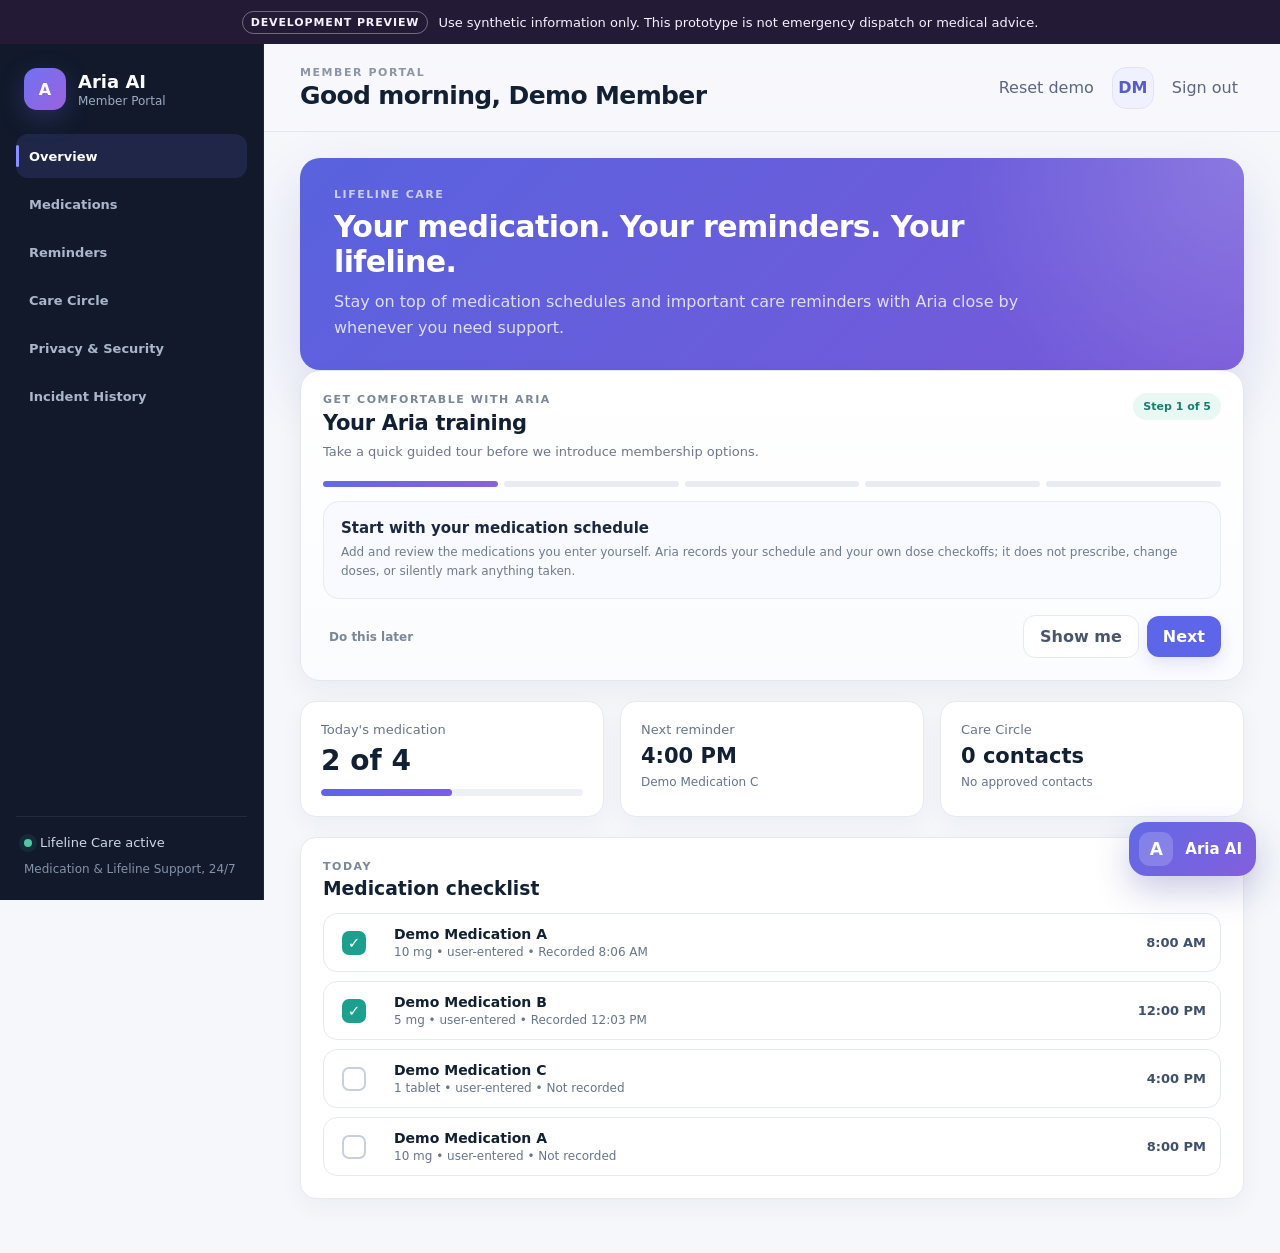
==== commit cd11af2c: "Load member live support header status" ====
--- a/index.html
+++ b/index.html
@@ -194,5 +194,6 @@
   <script src="member-medications-live.js?v=20260826-4"></script>
   <script src="lifeline-flow.js"></script>
   <script src="member-trial.js?v=20260824-1"></script>
+  <script src="member-live-support-header.js?v=20260828-1"></script>
 </body>
 </html>
--- a/polish.css
+++ b/polish.css
@@ -1,15 +1,77 @@
-/* Aria AI v0.1 professional polish */
-.nav-item[data-page="lifeline"],
-.nav-item[data-page="incidents"],
-.nav-item[data-page="privacy"] { display:none !important; }
-
+/* Aria AI member portal polish */
 .safety-card { display:none !important; }
 .lifeline-layout { grid-template-columns:1fr !important; }
 
-.sidebar-footer { display:flex; flex-direction:column; gap:10px; }
-.sidebar-footer .footer-links { display:flex; flex-direction:column; gap:4px; margin-top:10px; }
-.sidebar-footer .footer-link { border:0; background:transparent; color:#9eabc0; text-align:left; padding:7px 0; font-size:12px; cursor:pointer; }
-.sidebar-footer .footer-link:hover { color:#fff; }
+/* Match the member workspace shell to the staff portal. */
+.app-shell { grid-template-columns:264px minmax(0,1fr); }
+.sidebar {
+  background:#11192b;
+  padding:22px 16px;
+  border-right:1px solid rgba(255,255,255,.06);
+  box-shadow:none;
+}
+.brand { padding:2px 8px 24px; }
+.brand-mark { border-radius:13px; }
+.nav-list { gap:4px; }
+.nav-item {
+  position:relative;
+  min-height:44px;
+  padding:11px 13px;
+  border-radius:12px;
+  color:#aab6ca;
+  font-size:13px;
+  font-weight:650;
+}
+.nav-item:hover { background:rgba(255,255,255,.055); }
+.nav-item.active {
+  background:rgba(113,120,241,.14);
+  box-shadow:none;
+  color:#fff;
+}
+.nav-item.active::before {
+  content:"";
+  position:absolute;
+  left:0;
+  top:11px;
+  bottom:11px;
+  width:3px;
+  border-radius:999px;
+  background:#8a90ff;
+}
+.member-status-footer {
+  display:block;
+  margin-top:auto;
+  padding:18px 8px 0;
+  border-top:1px solid rgba(255,255,255,.08);
+}
+.member-status-footer .small { margin-top:10px; line-height:1.5; }
+.main { padding:0 36px 54px; }
+.topbar {
+  position:sticky;
+  top:44px;
+  z-index:30;
+  height:88px;
+  margin:0 -36px 26px;
+  padding:0 36px;
+  background:rgba(247,248,252,.88);
+  border-bottom:1px solid rgba(225,229,238,.9);
+  backdrop-filter:blur(18px);
+  -webkit-backdrop-filter:blur(18px);
+}
+.topbar h1 { font-size:25px; letter-spacing:-.025em; }
+.topbar .eyebrow { color:#8b95a6; }
+.avatar {
+  border:1px solid #dfe2fb;
+  background:#f0f1ff;
+  color:#555dcc;
+  box-shadow:none;
+}
+.metric-card,.panel,.contact-card,.security-card,.med-card {
+  border-radius:16px;
+  box-shadow:0 8px 24px rgba(25,37,63,.045);
+}
+.hero-card { border-radius:20px; }
+.section-heading { margin-top:0; }
 
 .aria-chat-launcher {
   position:fixed;
@@ -96,6 +158,53 @@
 .aria-bubble-input button { border:0; border-radius:11px; padding:11px 14px; background:#6269e5; color:#fff; font-weight:700; cursor:pointer; }
 .aria-bubble-note { padding:0 13px 12px; font-size:9px; color:#8995a5; background:#fff; }
 
+@media(max-width:900px){
+  .app-shell { display:block; }
+  .sidebar {
+    position:sticky;
+    top:44px;
+    z-index:50;
+    height:auto;
+    min-height:0;
+    padding:10px 12px 8px;
+    border-right:0;
+    border-bottom:1px solid rgba(255,255,255,.08);
+  }
+  .brand { padding:3px 4px 10px; }
+  .brand-mark { width:34px; height:34px; border-radius:10px; }
+  .brand-subtitle { display:none; }
+  .nav-list {
+    flex-direction:row;
+    gap:5px;
+    overflow-x:auto;
+    padding:0 1px 2px;
+    scrollbar-width:none;
+    -webkit-overflow-scrolling:touch;
+  }
+  .nav-list::-webkit-scrollbar { display:none; }
+  .nav-item {
+    flex:0 0 auto;
+    min-height:36px;
+    padding:8px 11px;
+    border-radius:10px;
+    font-size:12px;
+    white-space:nowrap;
+  }
+  .nav-item.active::before { display:none; }
+  .member-status-footer { display:none; }
+  .main { padding:0 16px 34px; }
+  .topbar {
+    position:relative;
+    top:0;
+    height:auto;
+    min-height:82px;
+    margin:0 -16px 20px;
+    padding:15px 16px;
+    background:rgba(247,248,252,.94);
+  }
+  .topbar h1 { font-size:21px; }
+}
+
 @media(max-width:700px){
   .aria-chat-launcher {
     right:16px;
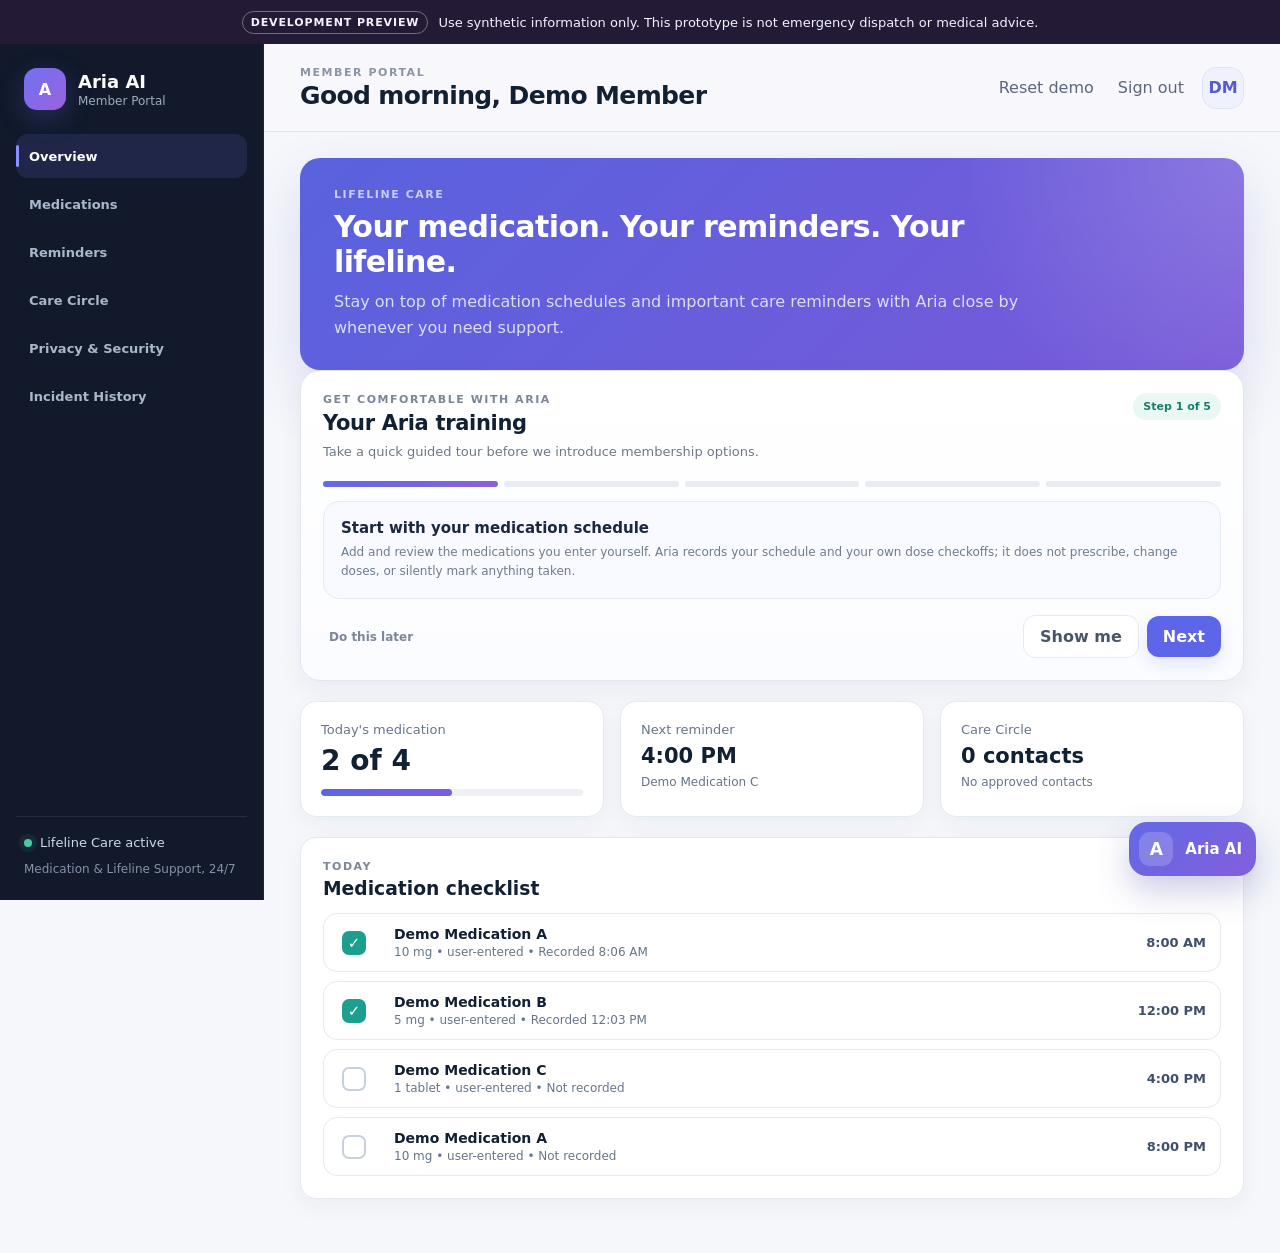
==== commit 3f38b7f9: "Add persistent member sign out button to top bar" ====
--- a/index.html
+++ b/index.html
@@ -49,6 +49,7 @@
         </div>
         <div class="topbar-actions">
           <button class="ghost-btn" id="demoReset">Reset demo</button>
+          <button class="ghost-btn portal-member-logout-btn" id="portalLogoutButton" type="button" aria-label="Sign out of Aria">Sign out</button>
           <div class="avatar" aria-label="Demo user">DM</div>
         </div>
       </header>
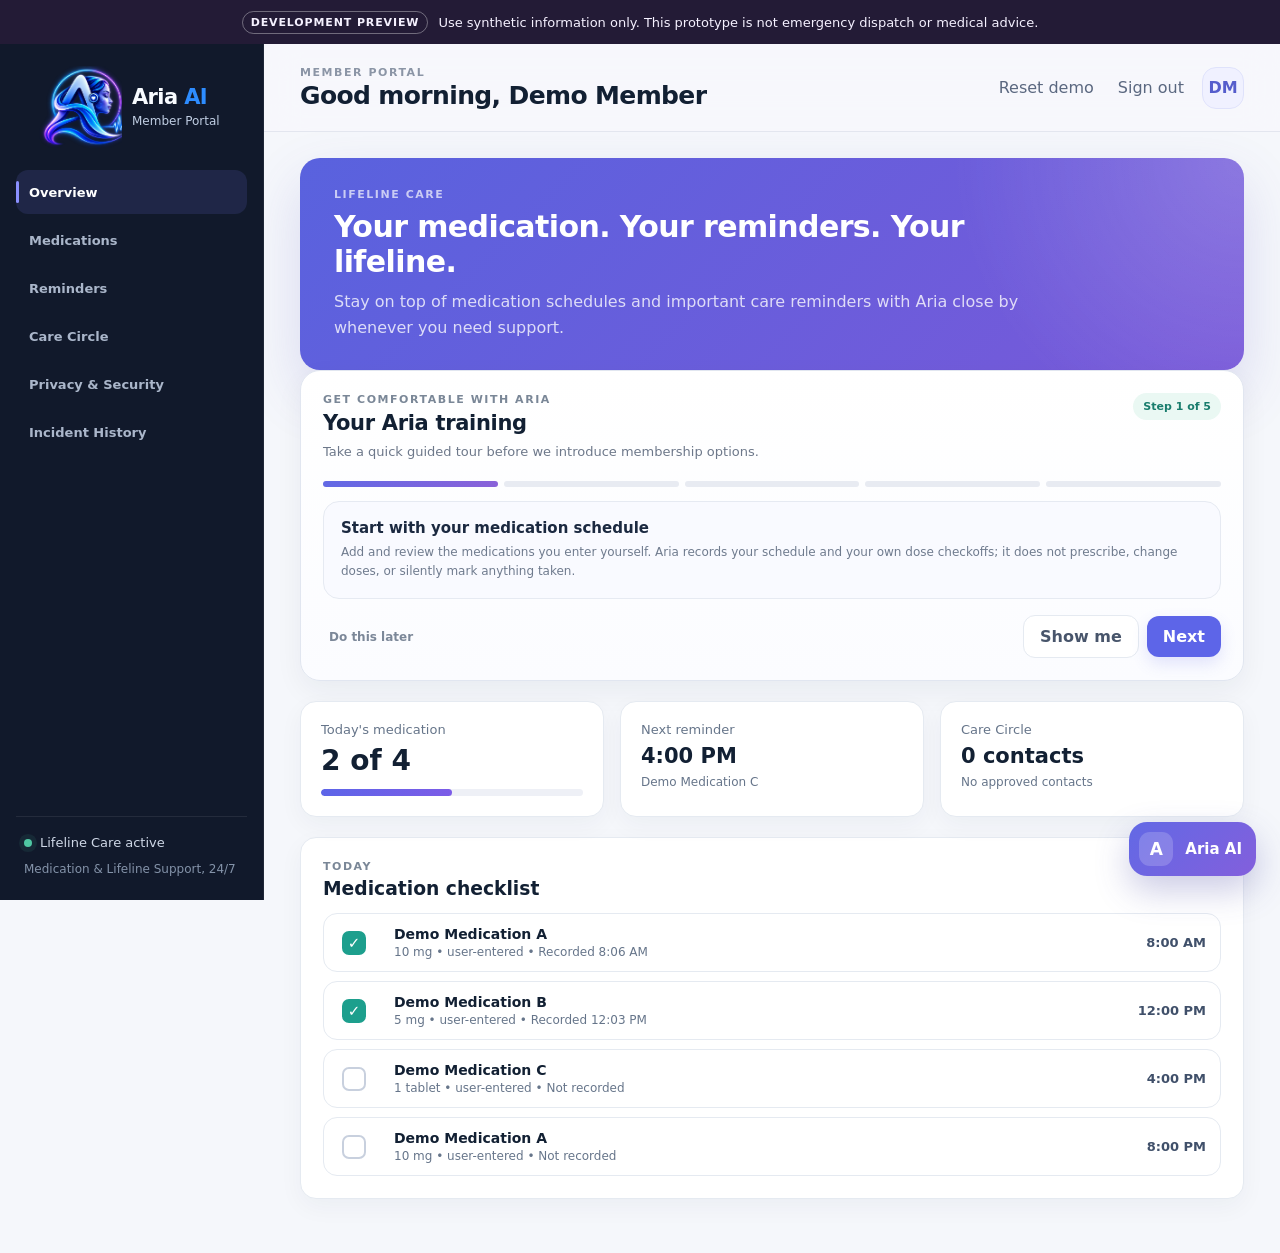
==== commit f2f3c861: "Use transparent branding in member and staff portals" ====
--- a/index.html
+++ b/index.html
@@ -8,6 +8,7 @@
   <title>Aria AI — Lifeline Care</title>
   <link rel="stylesheet" href="styles.css" />
   <link rel="stylesheet" href="polish.css" />
+  <link rel="stylesheet" href="portal-brand.css" />
 </head>
 <body>
   <div class="demo-banner" role="status">
@@ -17,12 +18,14 @@
 
   <div class="app-shell">
     <aside class="sidebar" aria-label="Primary navigation">
-      <div class="brand">
-        <div class="brand-mark" aria-hidden="true">A</div>
-        <div>
-          <div class="brand-name">Aria AI</div>
-          <div class="brand-subtitle">Member Portal</div>
-        </div>
+      <div class="brand portal-brand portal-brand--member" role="img" aria-label="Aria AI Member Portal">
+        <span class="portal-brand-symbol" aria-hidden="true">
+          <img src="aria-staff-brand-transparent.png" alt="" width="2172" height="724" />
+        </span>
+        <span class="portal-brand-copy">
+          <span class="portal-brand-name">Aria <span>AI</span></span>
+          <span class="portal-brand-subtitle">Member Portal</span>
+        </span>
       </div>
 
       <nav class="nav-list">
@@ -197,4 +200,4 @@
   <script src="member-trial.js?v=20260824-1"></script>
   <script src="member-live-support-header.js?v=20260828-1"></script>
 </body>
-</html>+</html>
--- a/portal-brand.css
+++ b/portal-brand.css
@@ -0,0 +1,99 @@
+/* Shared transparent header-logo treatment for the member and staff portals. */
+.portal-brand {
+  padding: 0 4px 22px;
+}
+
+.portal-brand--staff {
+  display: block;
+}
+
+.portal-brand-logo {
+  display: block;
+  width: min(100%, 214px);
+  height: auto;
+  object-fit: contain;
+  object-position: left center;
+}
+
+.portal-brand--member {
+  display: flex;
+  align-items: center;
+  gap: 10px;
+}
+
+.portal-brand-symbol {
+  position: relative;
+  display: block;
+  flex: 0 0 102px;
+  width: 102px;
+  height: 82px;
+  overflow: hidden;
+}
+
+.portal-brand-symbol img {
+  position: absolute;
+  inset: 0 auto auto 0;
+  display: block;
+  width: auto;
+  height: 82px;
+  max-width: none;
+}
+
+.portal-brand-copy,
+.portal-brand-name,
+.portal-brand-subtitle {
+  display: block;
+}
+
+.portal-brand-copy {
+  min-width: 0;
+  line-height: 1.05;
+}
+
+.portal-brand-name {
+  color: #f8fbff;
+  font-size: 21px;
+  font-weight: 800;
+  letter-spacing: -.03em;
+  white-space: nowrap;
+}
+
+.portal-brand-name span {
+  color: #2d8cff;
+}
+
+.portal-brand-subtitle {
+  margin-top: 7px;
+  color: #c0cee3;
+  font-size: 12px;
+  white-space: nowrap;
+}
+
+@media (max-width: 900px) {
+  .portal-brand {
+    padding: 0 4px 10px;
+  }
+
+  .portal-brand-logo {
+    width: 156px;
+  }
+
+  .portal-brand-symbol {
+    flex-basis: 66px;
+    width: 66px;
+    height: 54px;
+  }
+
+  .portal-brand-symbol img {
+    height: 54px;
+  }
+
+  .portal-brand-name {
+    font-size: 17px;
+  }
+
+  .portal-brand-subtitle {
+    margin-top: 4px;
+    font-size: 10px;
+  }
+}
